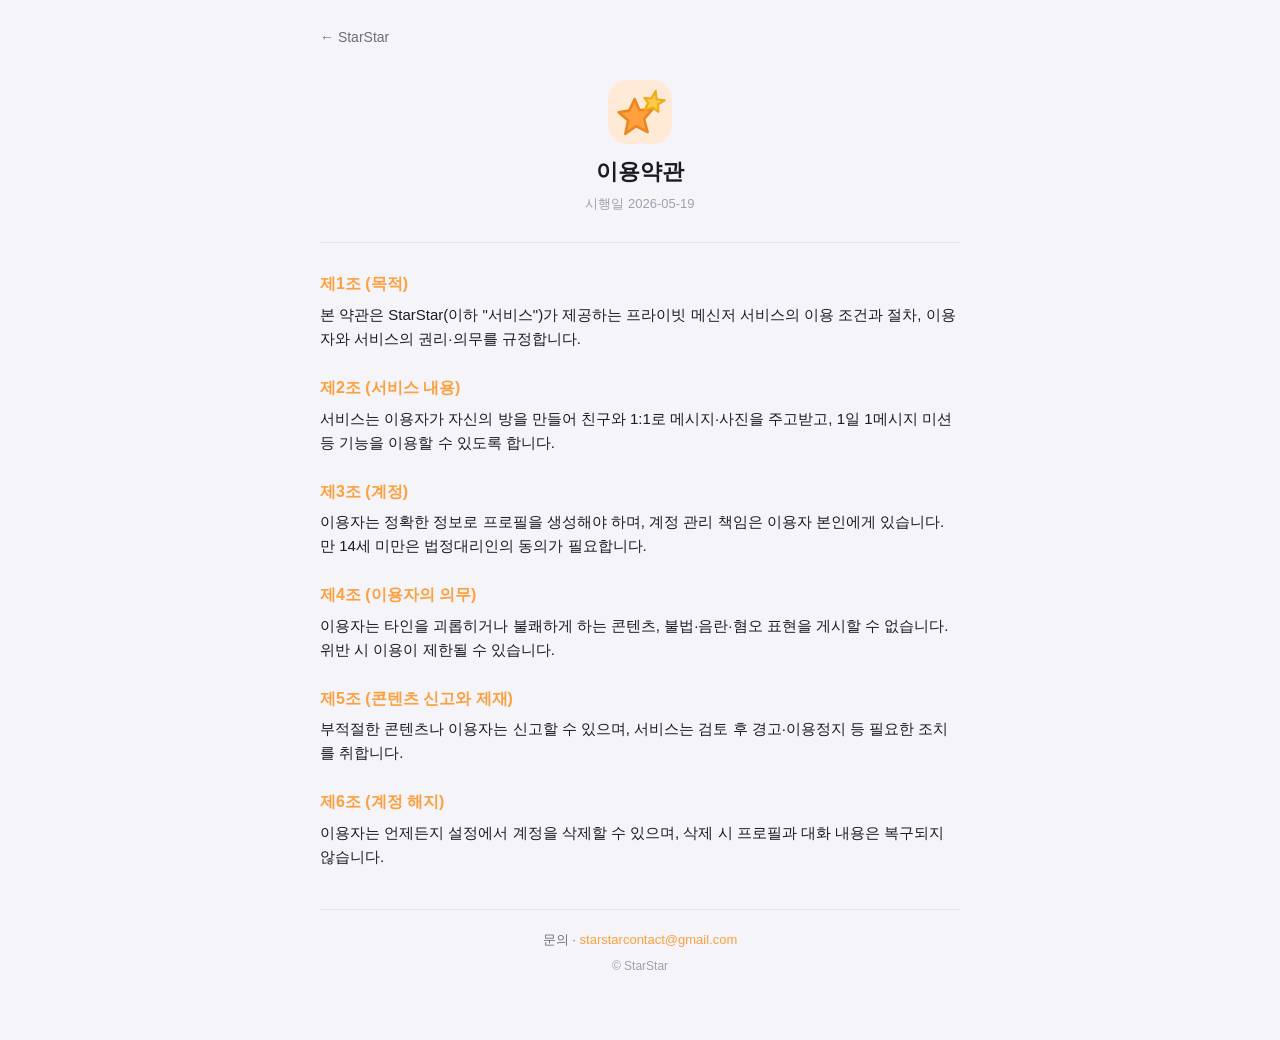
==== terms.html @ 97a5cdf9 "Add StarStar legal pages (privacy + terms)" ====
<!doctype html>
<html lang="ko">
<head>
  <meta charset="utf-8" />
  <meta name="viewport" content="width=device-width, initial-scale=1" />
  <title>StarStar — 이용약관</title>
  <link rel="stylesheet" href="style.css" />
</head>
<body>
  <main class="wrap doc">
    <a class="back" href="index.html">← StarStar</a>
    <header>
      <img src="logo.svg" alt="StarStar" width="64" height="64" />
      <h1>이용약관</h1>
      <p class="updated">시행일 2026-05-19</p>
    </header>

    <section>
      <h2>제1조 (목적)</h2>
      <p>본 약관은 StarStar(이하 "서비스")가 제공하는 프라이빗 메신저 서비스의 이용 조건과 절차, 이용자와 서비스의 권리·의무를 규정합니다.</p>
    </section>

    <section>
      <h2>제2조 (서비스 내용)</h2>
      <p>서비스는 이용자가 자신의 방을 만들어 친구와 1:1로 메시지·사진을 주고받고, 1일 1메시지 미션 등 기능을 이용할 수 있도록 합니다.</p>
    </section>

    <section>
      <h2>제3조 (계정)</h2>
      <p>이용자는 정확한 정보로 프로필을 생성해야 하며, 계정 관리 책임은 이용자 본인에게 있습니다. 만 14세 미만은 법정대리인의 동의가 필요합니다.</p>
    </section>

    <section>
      <h2>제4조 (이용자의 의무)</h2>
      <p>이용자는 타인을 괴롭히거나 불쾌하게 하는 콘텐츠, 불법·음란·혐오 표현을 게시할 수 없습니다. 위반 시 이용이 제한될 수 있습니다.</p>
    </section>

    <section>
      <h2>제5조 (콘텐츠 신고와 제재)</h2>
      <p>부적절한 콘텐츠나 이용자는 신고할 수 있으며, 서비스는 검토 후 경고·이용정지 등 필요한 조치를 취합니다.</p>
    </section>

    <section>
      <h2>제6조 (계정 해지)</h2>
      <p>이용자는 언제든지 설정에서 계정을 삭제할 수 있으며, 삭제 시 프로필과 대화 내용은 복구되지 않습니다.</p>
    </section>

    <footer class="foot">
      <p>문의 · <a href="mailto:starstarcontact@gmail.com">starstarcontact@gmail.com</a></p>
      <p class="small">© StarStar</p>
    </footer>
  </main>
</body>
</html>
---- style.css ----
/* StarStar 법적 고지 — 단순/가독성 우선 */
* { box-sizing: border-box; margin: 0; padding: 0; }

:root {
  --bg: #F5F4F9;
  --surface: #FFFFFF;
  --ink: #1B1B23;
  --ink-mid: #6E6E7A;
  --ink-low: #A0A0AD;
  --line: #E4E3EC;
  --amber: #FF9F3E;
  --amber-soft: rgba(255,159,62,0.10);
}

html, body {
  background: var(--bg);
  color: var(--ink);
  font-family: -apple-system, BlinkMacSystemFont, "Pretendard", "Apple SD Gothic Neo",
    "Malgun Gothic", "Helvetica Neue", Arial, sans-serif;
  font-size: 16px;
  line-height: 1.6;
  -webkit-font-smoothing: antialiased;
}

body { padding: 24px 16px 64px; }

.wrap {
  max-width: 640px;
  margin: 0 auto;
}

/* 홈 (index) — 로고 + 두 카드 */
.hero {
  text-align: center;
  padding: 32px 0 24px;
}
.hero img {
  display: block;
  margin: 0 auto 12px;
  border-radius: 22%;
}
.hero h1 {
  font-size: 28px;
  font-weight: 800;
  letter-spacing: -0.5px;
}
.hero .tagline {
  margin-top: 4px;
  color: var(--ink-mid);
  font-size: 14px;
}

.menu {
  display: grid;
  gap: 12px;
  margin-top: 24px;
}
.card {
  display: block;
  padding: 20px 22px;
  background: var(--surface);
  border: 1px solid var(--line);
  border-radius: 16px;
  text-decoration: none;
  color: var(--ink);
  transition: border-color .15s, transform .15s;
}
.card:hover {
  border-color: var(--amber);
  transform: translateY(-1px);
}
.card h2 {
  font-size: 17px;
  font-weight: 700;
  margin-bottom: 4px;
}
.card p {
  font-size: 14px;
  color: var(--ink-mid);
}

/* 문서 (terms/privacy) */
.doc .back {
  display: inline-block;
  margin-bottom: 16px;
  color: var(--ink-mid);
  text-decoration: none;
  font-size: 14px;
}
.doc .back:hover { color: var(--amber); }

.doc header {
  text-align: center;
  padding: 16px 0 28px;
  border-bottom: 1px solid var(--line);
  margin-bottom: 28px;
}
.doc header img {
  display: block;
  margin: 0 auto 10px;
  border-radius: 22%;
}
.doc header h1 {
  font-size: 22px;
  font-weight: 800;
}
.doc header .updated {
  margin-top: 4px;
  color: var(--ink-low);
  font-size: 13px;
}

.doc section { margin-bottom: 24px; }
.doc section h2 {
  font-size: 16px;
  font-weight: 700;
  margin-bottom: 6px;
  color: var(--amber);
}
.doc section p {
  color: var(--ink);
  font-size: 15px;
}

.foot {
  margin-top: 40px;
  padding-top: 20px;
  border-top: 1px solid var(--line);
  text-align: center;
  color: var(--ink-mid);
  font-size: 13px;
}
.foot a { color: var(--amber); text-decoration: none; }
.foot a:hover { text-decoration: underline; }
.foot .small {
  margin-top: 6px;
  color: var(--ink-low);
  font-size: 12px;
}

@media (prefers-color-scheme: dark) {
  :root {
    --bg: #0A0A12;
    --surface: #15151E;
    --ink: #FFFFFF;
    --ink-mid: #9D9DAA;
    --ink-low: #7A7A88;
    --line: #272731;
  }
}
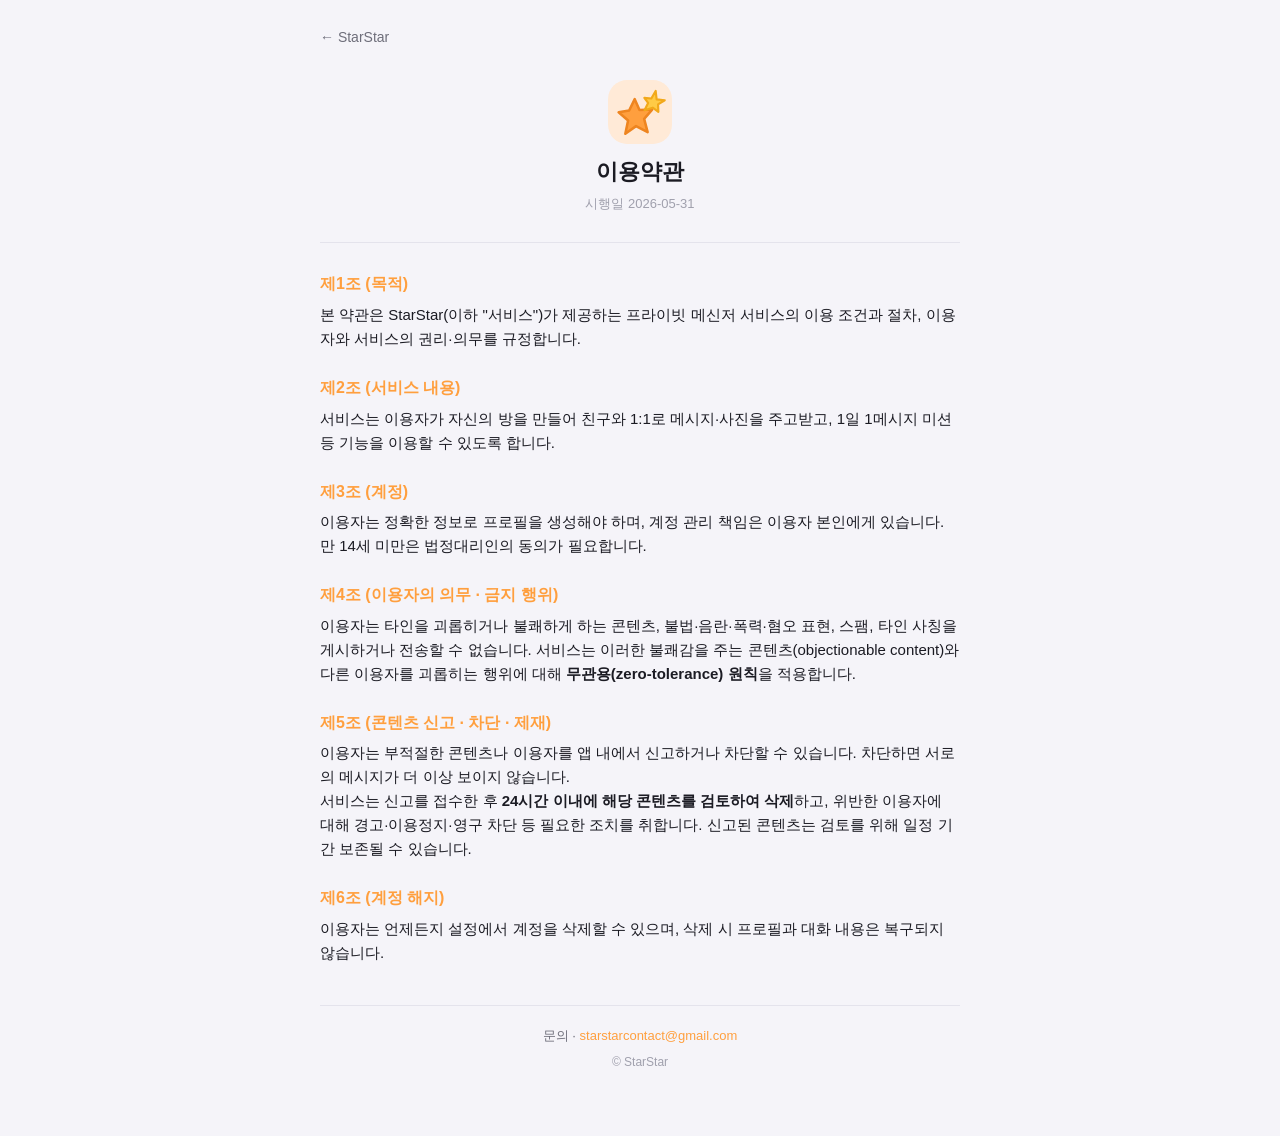
==== commit cec3c89a: "Apple 1.2 moderation" ====
--- a/terms.html
+++ b/terms.html
@@ -12,7 +12,7 @@
     <header>
       <img src="logo.svg" alt="StarStar" width="64" height="64" />
       <h1>이용약관</h1>
-      <p class="updated">시행일 2026-05-19</p>
+      <p class="updated">시행일 2026-05-31</p>
     </header>
 
     <section>
@@ -31,13 +31,14 @@
     </section>
 
     <section>
-      <h2>제4조 (이용자의 의무)</h2>
-      <p>이용자는 타인을 괴롭히거나 불쾌하게 하는 콘텐츠, 불법·음란·혐오 표현을 게시할 수 없습니다. 위반 시 이용이 제한될 수 있습니다.</p>
+      <h2>제4조 (이용자의 의무 · 금지 행위)</h2>
+      <p>이용자는 타인을 괴롭히거나 불쾌하게 하는 콘텐츠, 불법·음란·폭력·혐오 표현, 스팸, 타인 사칭을 게시하거나 전송할 수 없습니다. 서비스는 이러한 불쾌감을 주는 콘텐츠(objectionable content)와 다른 이용자를 괴롭히는 행위에 대해 <strong>무관용(zero-tolerance) 원칙</strong>을 적용합니다.</p>
     </section>
 
     <section>
-      <h2>제5조 (콘텐츠 신고와 제재)</h2>
-      <p>부적절한 콘텐츠나 이용자는 신고할 수 있으며, 서비스는 검토 후 경고·이용정지 등 필요한 조치를 취합니다.</p>
+      <h2>제5조 (콘텐츠 신고 · 차단 · 제재)</h2>
+      <p>이용자는 부적절한 콘텐츠나 이용자를 앱 내에서 신고하거나 차단할 수 있습니다. 차단하면 서로의 메시지가 더 이상 보이지 않습니다.</p>
+      <p>서비스는 신고를 접수한 후 <strong>24시간 이내에 해당 콘텐츠를 검토하여 삭제</strong>하고, 위반한 이용자에 대해 경고·이용정지·영구 차단 등 필요한 조치를 취합니다. 신고된 콘텐츠는 검토를 위해 일정 기간 보존될 수 있습니다.</p>
     </section>
 
     <section>
